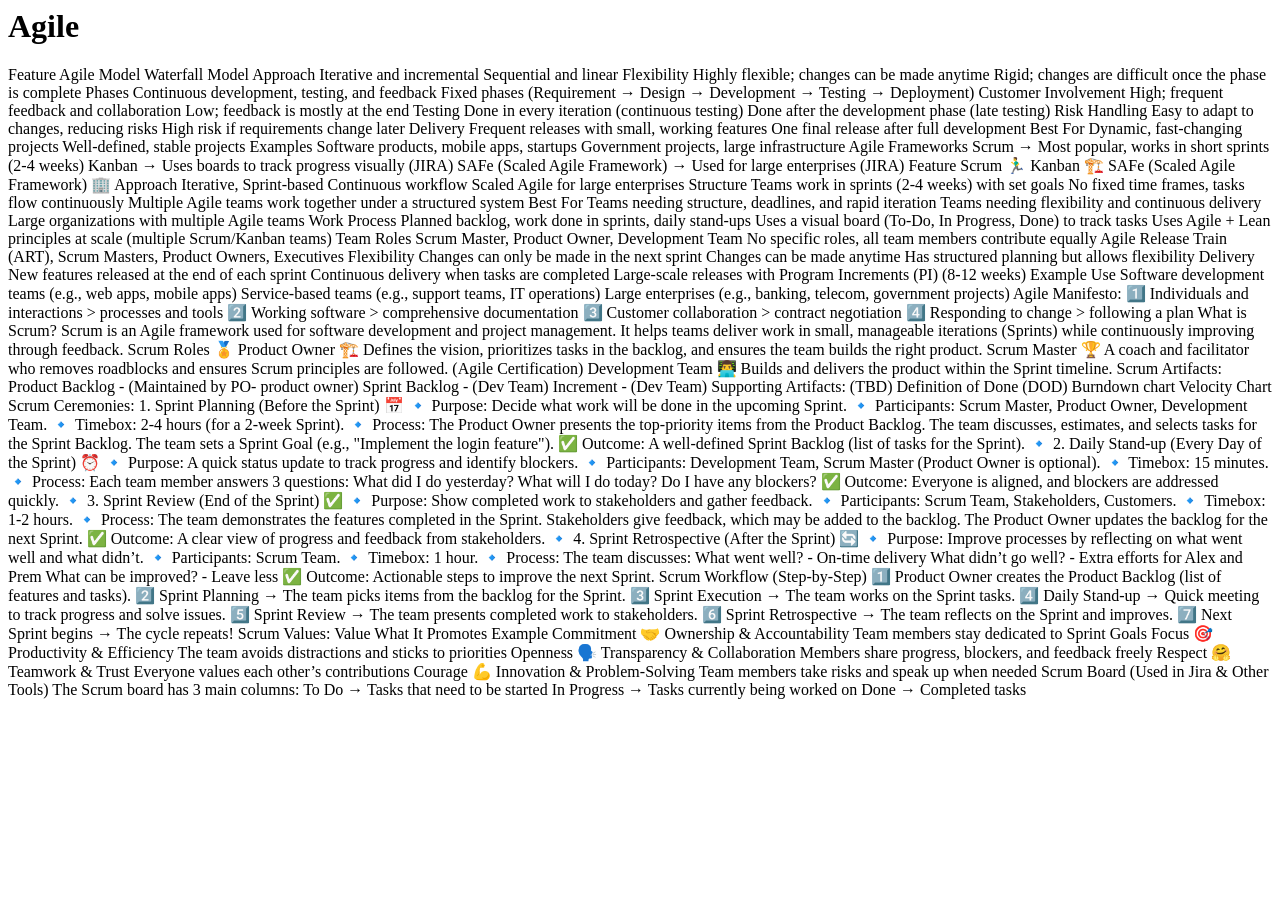
==== client/agile.html @ 634f78d4 "first successfully content can add in web page" ====
<html>
    <head>
        <title>Agile</title>
    </head>
    <body>
        <h1>Agile</h1>
        <p>Feature
Agile Model
Waterfall Model
Approach
Iterative and incremental
Sequential and linear
Flexibility
Highly flexible; changes can be made anytime
Rigid; changes are difficult once the phase is complete
Phases
Continuous development, testing, and feedback
Fixed phases (Requirement → Design → Development → Testing → Deployment)
Customer Involvement
High; frequent feedback and collaboration
Low; feedback is mostly at the end
Testing
Done in every iteration (continuous testing)
Done after the development phase (late testing)
Risk Handling
Easy to adapt to changes, reducing risks
High risk if requirements change later
Delivery
Frequent releases with small, working features
One final release after full development
Best For
Dynamic, fast-changing projects
Well-defined, stable projects
Examples
Software products, mobile apps, startups
Government projects, large infrastructure





Agile Frameworks
Scrum → Most popular, works in short sprints (2-4 weeks)
Kanban → Uses boards to track progress visually (JIRA)
SAFe (Scaled Agile Framework) → Used for large enterprises (JIRA)
Feature
Scrum 🏃‍♂️
Kanban 🏗️
SAFe (Scaled Agile Framework) 🏢
Approach
Iterative, Sprint-based
Continuous workflow
Scaled Agile for large enterprises
Structure
Teams work in sprints (2-4 weeks) with set goals
No fixed time frames, tasks flow continuously
Multiple Agile teams work together under a structured system
Best For
Teams needing structure, deadlines, and rapid iteration
Teams needing flexibility and continuous delivery
Large organizations with multiple Agile teams
Work Process
Planned backlog, work done in sprints, daily stand-ups
Uses a visual board (To-Do, In Progress, Done) to track tasks
Uses Agile + Lean principles at scale (multiple Scrum/Kanban teams)
Team Roles
Scrum Master, Product Owner, Development Team
No specific roles, all team members contribute equally
Agile Release Train (ART), Scrum Masters, Product Owners, Executives
Flexibility
Changes can only be made in the next sprint
Changes can be made anytime
Has structured planning but allows flexibility
Delivery
New features released at the end of each sprint
Continuous delivery when tasks are completed
Large-scale releases with Program Increments (PI) (8-12 weeks)
Example Use
Software development teams (e.g., web apps, mobile apps)
Service-based teams (e.g., support teams, IT operations)
Large enterprises (e.g., banking, telecom, government projects)

Agile Manifesto:
1️⃣ Individuals and interactions > processes and tools
2️⃣ Working software > comprehensive documentation
3️⃣ Customer collaboration > contract negotiation
4️⃣ Responding to change > following a plan

What is Scrum?
Scrum is an Agile framework used for software development and project management. It helps teams deliver work in small, manageable iterations (Sprints) while continuously improving through feedback.
Scrum Roles 🏅
Product Owner 🏗️
Defines the vision, prioritizes tasks in the backlog, and ensures the team builds the right product.
Scrum Master 🏆
A coach and facilitator who removes roadblocks and ensures Scrum principles are followed. (Agile Certification)
Development Team 👨‍💻
Builds and delivers the product within the Sprint timeline.




Scrum Artifacts:

Product Backlog - (Maintained by PO- product owner) 
Sprint Backlog - (Dev Team)
Increment - (Dev Team)

Supporting Artifacts: (TBD)
Definition of Done (DOD)
Burndown chart
Velocity Chart

Scrum Ceremonies:
1. Sprint Planning (Before the Sprint) 📅
🔹 Purpose: Decide what work will be done in the upcoming Sprint.
 🔹 Participants: Scrum Master, Product Owner, Development Team.
 🔹 Timebox: 2-4 hours (for a 2-week Sprint).
 🔹 Process:
The Product Owner presents the top-priority items from the Product Backlog.


The team discusses, estimates, and selects tasks for the Sprint Backlog.


The team sets a Sprint Goal (e.g., "Implement the login feature").


✅ Outcome: A well-defined Sprint Backlog (list of tasks for the Sprint).
🔹 2. Daily Stand-up (Every Day of the Sprint) ⏰
🔹 Purpose: A quick status update to track progress and identify blockers.
 🔹 Participants: Development Team, Scrum Master (Product Owner is optional).
 🔹 Timebox: 15 minutes.
 🔹 Process: Each team member answers 3 questions:
What did I do yesterday?
What will I do today?
Do I have any blockers?
✅ Outcome: Everyone is aligned, and blockers are addressed quickly.
🔹 3. Sprint Review (End of the Sprint) ✅
🔹 Purpose: Show completed work to stakeholders and gather feedback.
 🔹 Participants: Scrum Team, Stakeholders, Customers.
 🔹 Timebox: 1-2 hours.
 🔹 Process:
The team demonstrates the features completed in the Sprint.
Stakeholders give feedback, which may be added to the backlog.
The Product Owner updates the backlog for the next Sprint.


✅ Outcome: A clear view of progress and feedback from stakeholders.
🔹 4. Sprint Retrospective (After the Sprint) 🔄
🔹 Purpose: Improve processes by reflecting on what went well and what didn’t.
 🔹 Participants: Scrum Team.
 🔹 Timebox: 1 hour.
 🔹 Process: The team discusses:
What went well? - On-time delivery


What didn’t go well? - Extra efforts for Alex and Prem


What can be improved?  - Leave less


✅ Outcome: Actionable steps to improve the next Sprint.

Scrum Workflow (Step-by-Step)
1️⃣ Product Owner creates the Product Backlog (list of features and tasks).
 2️⃣ Sprint Planning → The team picks items from the backlog for the Sprint.
 3️⃣ Sprint Execution → The team works on the Sprint tasks.
 4️⃣ Daily Stand-up → Quick meeting to track progress and solve issues.
 5️⃣ Sprint Review → The team presents completed work to stakeholders.
 6️⃣ Sprint Retrospective → The team reflects on the Sprint and improves.
 7️⃣ Next Sprint begins → The cycle repeats!






Scrum Values:

Value
What It Promotes
Example
Commitment 🤝
Ownership & Accountability
Team members stay dedicated to Sprint Goals
Focus 🎯
Productivity & Efficiency
The team avoids distractions and sticks to priorities
Openness 🗣️
Transparency & Collaboration
Members share progress, blockers, and feedback freely
Respect 🤗
Teamwork & Trust
Everyone values each other’s contributions
Courage 💪
Innovation & Problem-Solving
Team members take risks and speak up when needed


Scrum Board (Used in Jira & Other Tools)
The Scrum board has 3 main columns:
To Do → Tasks that need to be started


In Progress → Tasks currently being worked on


Done → Completed tasks



</p>
    </body>
</html>
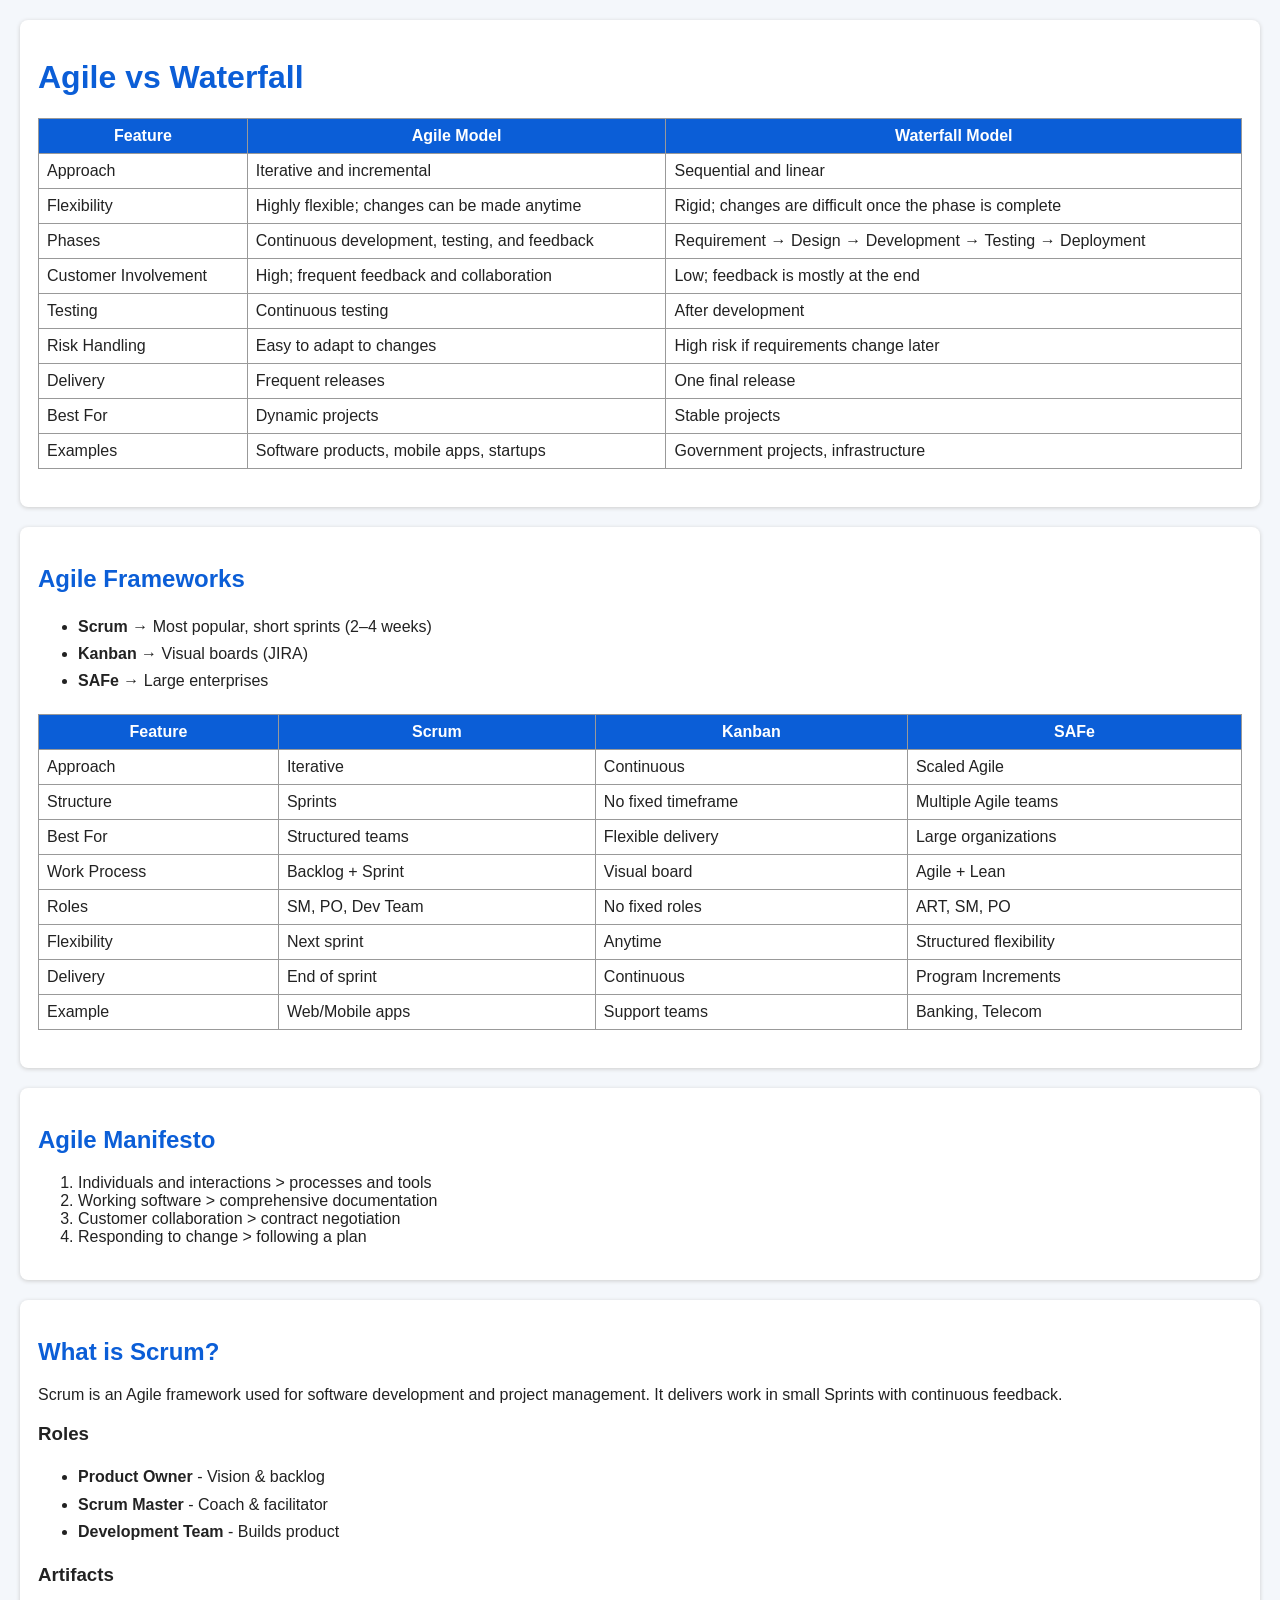
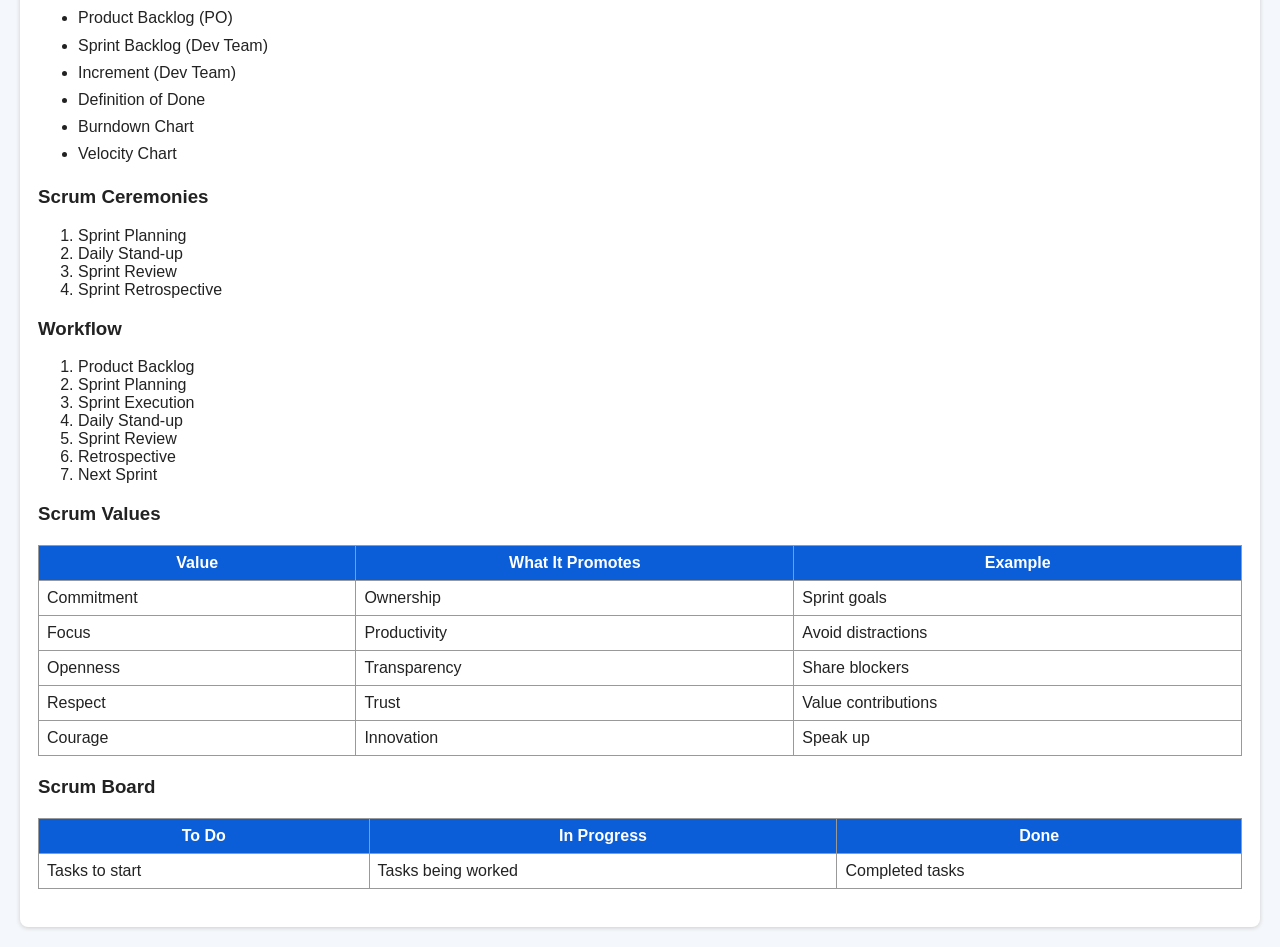
==== commit 56afbfcd: "content add untill jira" ====
--- a/client/agile.html
+++ b/client/agile.html
@@ -1,215 +1,57 @@
-<html>
-    <head>
-        <title>Agile</title>
-    </head>
-    <body>
-        <h1>Agile</h1>
-        <p>Feature
-Agile Model
-Waterfall Model
-Approach
-Iterative and incremental
-Sequential and linear
-Flexibility
-Highly flexible; changes can be made anytime
-Rigid; changes are difficult once the phase is complete
-Phases
-Continuous development, testing, and feedback
-Fixed phases (Requirement → Design → Development → Testing → Deployment)
-Customer Involvement
-High; frequent feedback and collaboration
-Low; feedback is mostly at the end
-Testing
-Done in every iteration (continuous testing)
-Done after the development phase (late testing)
-Risk Handling
-Easy to adapt to changes, reducing risks
-High risk if requirements change later
-Delivery
-Frequent releases with small, working features
-One final release after full development
-Best For
-Dynamic, fast-changing projects
-Well-defined, stable projects
-Examples
-Software products, mobile apps, startups
-Government projects, large infrastructure
 
+<!DOCTYPE html><html><head><meta charset="UTF-8"><title>Agile & Scrum Notes</title>
+<style>
+body{font-family:Arial,sans-serif;margin:20px;background:#f4f7fb;color:#222}
+h1,h2{color:#0b5ed7}table{border-collapse:collapse;width:100%;margin:20px 0}
+th,td{border:1px solid #999;padding:8px;vertical-align:top}th{background:#0b5ed7;color:#fff}
+.section{background:#fff;padding:18px;border-radius:8px;margin-bottom:20px;box-shadow:0 1px 4px #ccc}
+ul{line-height:1.7}
+</style></head><body>
+<div class='section'><h1>Agile vs Waterfall</h1>
+<table><tr><th>Feature</th><th>Agile Model</th><th>Waterfall Model</th></tr>
+<tr><td>Approach</td><td>Iterative and incremental</td><td>Sequential and linear</td></tr>
+<tr><td>Flexibility</td><td>Highly flexible; changes can be made anytime</td><td>Rigid; changes are difficult once the phase is complete</td></tr>
+<tr><td>Phases</td><td>Continuous development, testing, and feedback</td><td>Requirement → Design → Development → Testing → Deployment</td></tr>
+<tr><td>Customer Involvement</td><td>High; frequent feedback and collaboration</td><td>Low; feedback is mostly at the end</td></tr>
+<tr><td>Testing</td><td>Continuous testing</td><td>After development</td></tr>
+<tr><td>Risk Handling</td><td>Easy to adapt to changes</td><td>High risk if requirements change later</td></tr>
+<tr><td>Delivery</td><td>Frequent releases</td><td>One final release</td></tr>
+<tr><td>Best For</td><td>Dynamic projects</td><td>Stable projects</td></tr>
+<tr><td>Examples</td><td>Software products, mobile apps, startups</td><td>Government projects, infrastructure</td></tr>
+</table></div>
 
+<div class='section'><h2>Agile Frameworks</h2>
+<ul><li><b>Scrum</b> → Most popular, short sprints (2–4 weeks)</li>
+<li><b>Kanban</b> → Visual boards (JIRA)</li>
+<li><b>SAFe</b> → Large enterprises</li></ul>
+<table><tr><th>Feature</th><th>Scrum</th><th>Kanban</th><th>SAFe</th></tr>
+<tr><td>Approach</td><td>Iterative</td><td>Continuous</td><td>Scaled Agile</td></tr>
+<tr><td>Structure</td><td>Sprints</td><td>No fixed timeframe</td><td>Multiple Agile teams</td></tr>
+<tr><td>Best For</td><td>Structured teams</td><td>Flexible delivery</td><td>Large organizations</td></tr>
+<tr><td>Work Process</td><td>Backlog + Sprint</td><td>Visual board</td><td>Agile + Lean</td></tr>
+<tr><td>Roles</td><td>SM, PO, Dev Team</td><td>No fixed roles</td><td>ART, SM, PO</td></tr>
+<tr><td>Flexibility</td><td>Next sprint</td><td>Anytime</td><td>Structured flexibility</td></tr>
+<tr><td>Delivery</td><td>End of sprint</td><td>Continuous</td><td>Program Increments</td></tr>
+<tr><td>Example</td><td>Web/Mobile apps</td><td>Support teams</td><td>Banking, Telecom</td></tr>
+</table></div>
 
+<div class='section'><h2>Agile Manifesto</h2><ol>
+<li>Individuals and interactions &gt; processes and tools</li>
+<li>Working software &gt; comprehensive documentation</li>
+<li>Customer collaboration &gt; contract negotiation</li>
+<li>Responding to change &gt; following a plan</li></ol></div>
 
-
-Agile Frameworks
-Scrum → Most popular, works in short sprints (2-4 weeks)
-Kanban → Uses boards to track progress visually (JIRA)
-SAFe (Scaled Agile Framework) → Used for large enterprises (JIRA)
-Feature
-Scrum 🏃‍♂️
-Kanban 🏗️
-SAFe (Scaled Agile Framework) 🏢
-Approach
-Iterative, Sprint-based
-Continuous workflow
-Scaled Agile for large enterprises
-Structure
-Teams work in sprints (2-4 weeks) with set goals
-No fixed time frames, tasks flow continuously
-Multiple Agile teams work together under a structured system
-Best For
-Teams needing structure, deadlines, and rapid iteration
-Teams needing flexibility and continuous delivery
-Large organizations with multiple Agile teams
-Work Process
-Planned backlog, work done in sprints, daily stand-ups
-Uses a visual board (To-Do, In Progress, Done) to track tasks
-Uses Agile + Lean principles at scale (multiple Scrum/Kanban teams)
-Team Roles
-Scrum Master, Product Owner, Development Team
-No specific roles, all team members contribute equally
-Agile Release Train (ART), Scrum Masters, Product Owners, Executives
-Flexibility
-Changes can only be made in the next sprint
-Changes can be made anytime
-Has structured planning but allows flexibility
-Delivery
-New features released at the end of each sprint
-Continuous delivery when tasks are completed
-Large-scale releases with Program Increments (PI) (8-12 weeks)
-Example Use
-Software development teams (e.g., web apps, mobile apps)
-Service-based teams (e.g., support teams, IT operations)
-Large enterprises (e.g., banking, telecom, government projects)
-
-Agile Manifesto:
-1️⃣ Individuals and interactions > processes and tools
-2️⃣ Working software > comprehensive documentation
-3️⃣ Customer collaboration > contract negotiation
-4️⃣ Responding to change > following a plan
-
-What is Scrum?
-Scrum is an Agile framework used for software development and project management. It helps teams deliver work in small, manageable iterations (Sprints) while continuously improving through feedback.
-Scrum Roles 🏅
-Product Owner 🏗️
-Defines the vision, prioritizes tasks in the backlog, and ensures the team builds the right product.
-Scrum Master 🏆
-A coach and facilitator who removes roadblocks and ensures Scrum principles are followed. (Agile Certification)
-Development Team 👨‍💻
-Builds and delivers the product within the Sprint timeline.
-
-
-
-
-Scrum Artifacts:
-
-Product Backlog - (Maintained by PO- product owner) 
-Sprint Backlog - (Dev Team)
-Increment - (Dev Team)
-
-Supporting Artifacts: (TBD)
-Definition of Done (DOD)
-Burndown chart
-Velocity Chart
-
-Scrum Ceremonies:
-1. Sprint Planning (Before the Sprint) 📅
-🔹 Purpose: Decide what work will be done in the upcoming Sprint.
- 🔹 Participants: Scrum Master, Product Owner, Development Team.
- 🔹 Timebox: 2-4 hours (for a 2-week Sprint).
- 🔹 Process:
-The Product Owner presents the top-priority items from the Product Backlog.
-
-
-The team discusses, estimates, and selects tasks for the Sprint Backlog.
-
-
-The team sets a Sprint Goal (e.g., "Implement the login feature").
-
-
-✅ Outcome: A well-defined Sprint Backlog (list of tasks for the Sprint).
-🔹 2. Daily Stand-up (Every Day of the Sprint) ⏰
-🔹 Purpose: A quick status update to track progress and identify blockers.
- 🔹 Participants: Development Team, Scrum Master (Product Owner is optional).
- 🔹 Timebox: 15 minutes.
- 🔹 Process: Each team member answers 3 questions:
-What did I do yesterday?
-What will I do today?
-Do I have any blockers?
-✅ Outcome: Everyone is aligned, and blockers are addressed quickly.
-🔹 3. Sprint Review (End of the Sprint) ✅
-🔹 Purpose: Show completed work to stakeholders and gather feedback.
- 🔹 Participants: Scrum Team, Stakeholders, Customers.
- 🔹 Timebox: 1-2 hours.
- 🔹 Process:
-The team demonstrates the features completed in the Sprint.
-Stakeholders give feedback, which may be added to the backlog.
-The Product Owner updates the backlog for the next Sprint.
-
-
-✅ Outcome: A clear view of progress and feedback from stakeholders.
-🔹 4. Sprint Retrospective (After the Sprint) 🔄
-🔹 Purpose: Improve processes by reflecting on what went well and what didn’t.
- 🔹 Participants: Scrum Team.
- 🔹 Timebox: 1 hour.
- 🔹 Process: The team discusses:
-What went well? - On-time delivery
-
-
-What didn’t go well? - Extra efforts for Alex and Prem
-
-
-What can be improved?  - Leave less
-
-
-✅ Outcome: Actionable steps to improve the next Sprint.
-
-Scrum Workflow (Step-by-Step)
-1️⃣ Product Owner creates the Product Backlog (list of features and tasks).
- 2️⃣ Sprint Planning → The team picks items from the backlog for the Sprint.
- 3️⃣ Sprint Execution → The team works on the Sprint tasks.
- 4️⃣ Daily Stand-up → Quick meeting to track progress and solve issues.
- 5️⃣ Sprint Review → The team presents completed work to stakeholders.
- 6️⃣ Sprint Retrospective → The team reflects on the Sprint and improves.
- 7️⃣ Next Sprint begins → The cycle repeats!
-
-
-
-
-
-
-Scrum Values:
-
-Value
-What It Promotes
-Example
-Commitment 🤝
-Ownership & Accountability
-Team members stay dedicated to Sprint Goals
-Focus 🎯
-Productivity & Efficiency
-The team avoids distractions and sticks to priorities
-Openness 🗣️
-Transparency & Collaboration
-Members share progress, blockers, and feedback freely
-Respect 🤗
-Teamwork & Trust
-Everyone values each other’s contributions
-Courage 💪
-Innovation & Problem-Solving
-Team members take risks and speak up when needed
-
-
-Scrum Board (Used in Jira & Other Tools)
-The Scrum board has 3 main columns:
-To Do → Tasks that need to be started
-
-
-In Progress → Tasks currently being worked on
-
-
-Done → Completed tasks
-
-
-
-</p>
-    </body>
-</html>
+<div class='section'><h2>What is Scrum?</h2><p>Scrum is an Agile framework used for software development and project management. It delivers work in small Sprints with continuous feedback.</p>
+<h3>Roles</h3><ul><li><b>Product Owner</b> - Vision & backlog</li><li><b>Scrum Master</b> - Coach & facilitator</li><li><b>Development Team</b> - Builds product</li></ul>
+<h3>Artifacts</h3><ul><li>Product Backlog (PO)</li><li>Sprint Backlog (Dev Team)</li><li>Increment (Dev Team)</li><li>Definition of Done</li><li>Burndown Chart</li><li>Velocity Chart</li></ul>
+<h3>Scrum Ceremonies</h3><ol><li>Sprint Planning</li><li>Daily Stand-up</li><li>Sprint Review</li><li>Sprint Retrospective</li></ol>
+<h3>Workflow</h3><ol><li>Product Backlog</li><li>Sprint Planning</li><li>Sprint Execution</li><li>Daily Stand-up</li><li>Sprint Review</li><li>Retrospective</li><li>Next Sprint</li></ol>
+<h3>Scrum Values</h3>
+<table><tr><th>Value</th><th>What It Promotes</th><th>Example</th></tr>
+<tr><td>Commitment</td><td>Ownership</td><td>Sprint goals</td></tr>
+<tr><td>Focus</td><td>Productivity</td><td>Avoid distractions</td></tr>
+<tr><td>Openness</td><td>Transparency</td><td>Share blockers</td></tr>
+<tr><td>Respect</td><td>Trust</td><td>Value contributions</td></tr>
+<tr><td>Courage</td><td>Innovation</td><td>Speak up</td></tr></table>
+<h3>Scrum Board</h3><table><tr><th>To Do</th><th>In Progress</th><th>Done</th></tr><tr><td>Tasks to start</td><td>Tasks being worked</td><td>Completed tasks</td></tr></table>
+</div></body></html>
